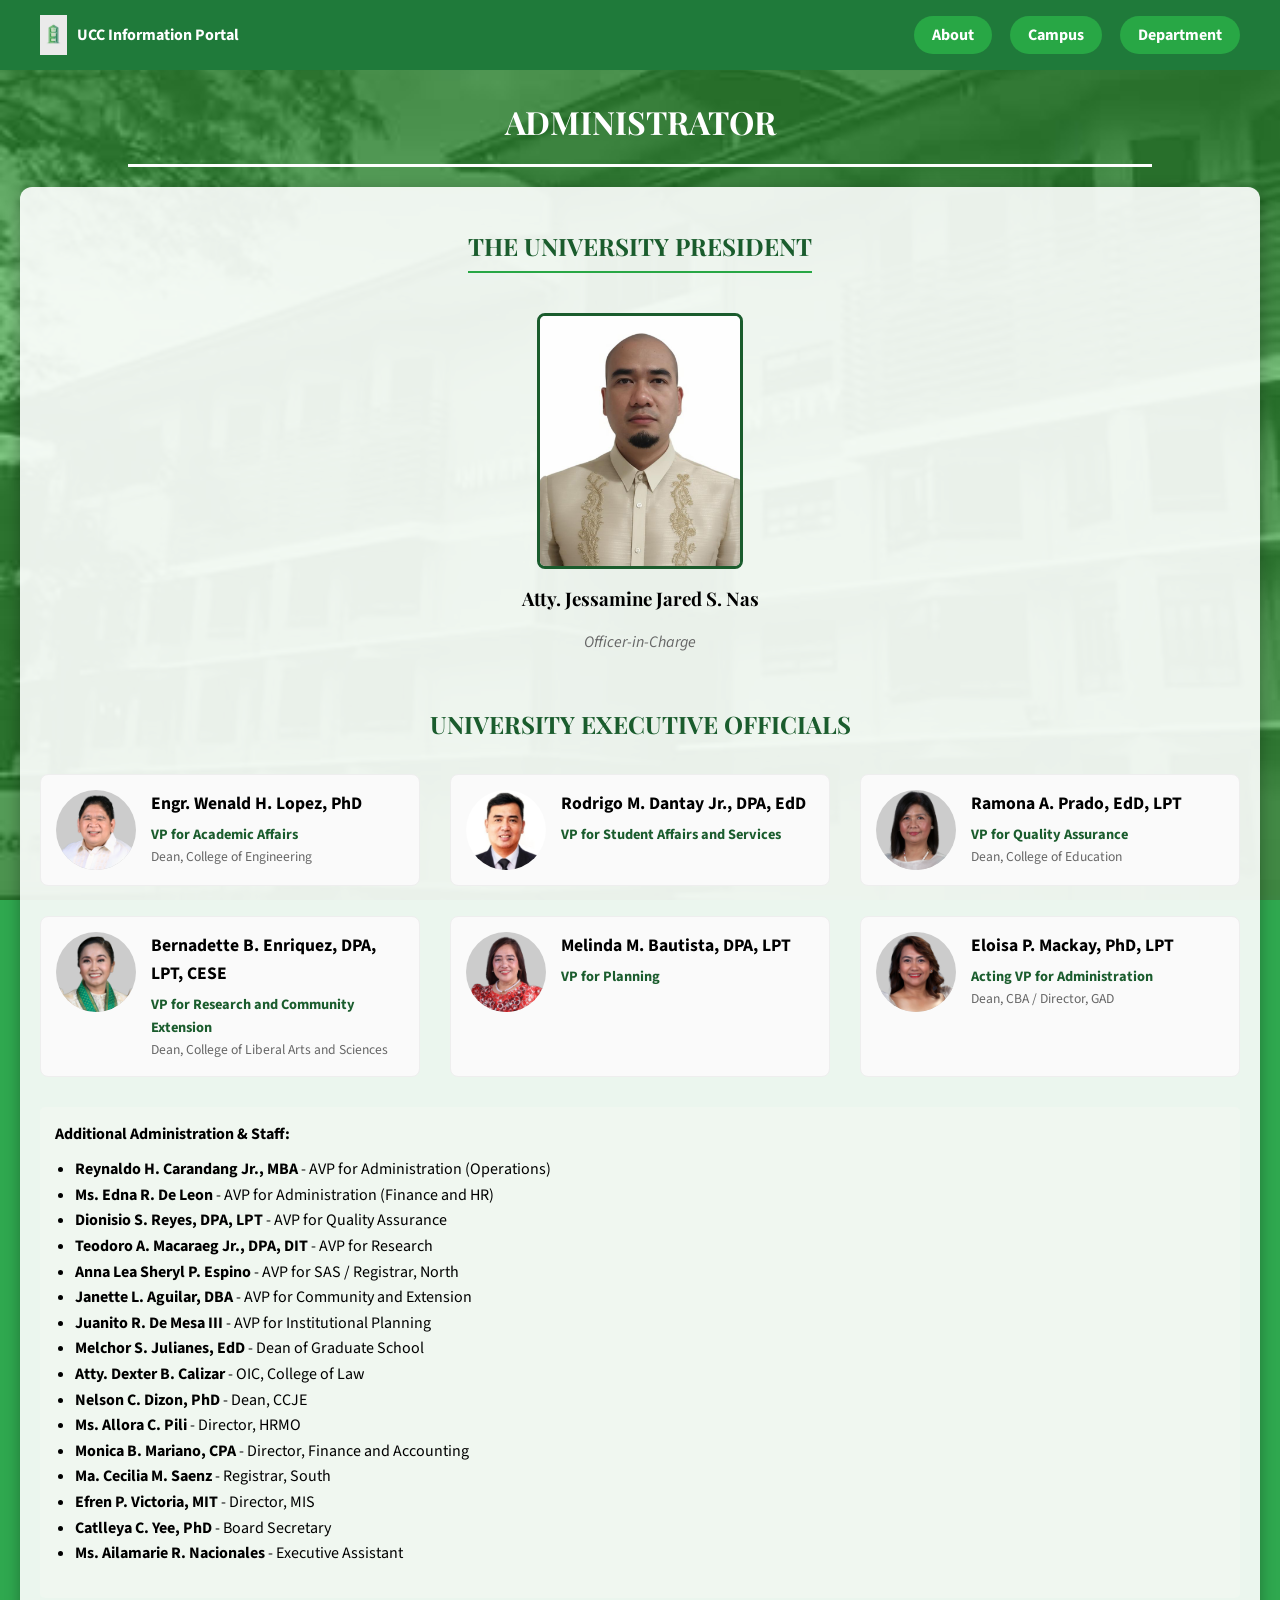
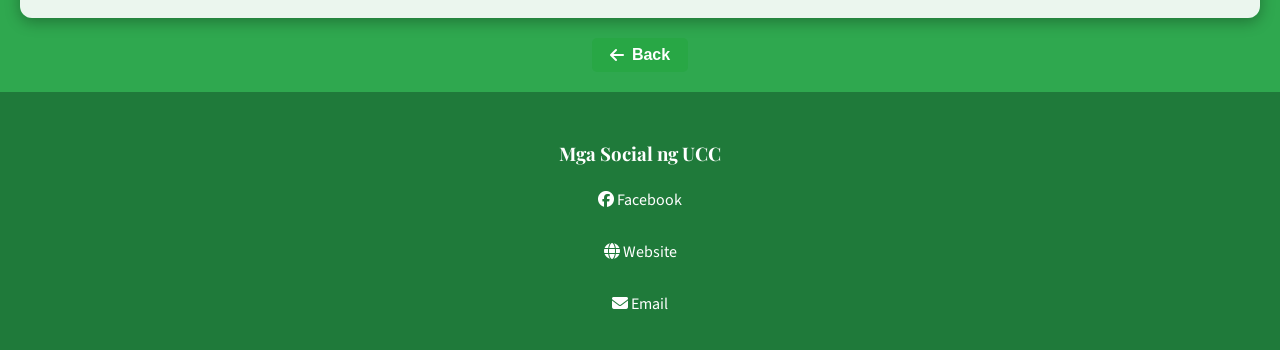
==== U4C websystem/admin.html @ ad22d7e9 "U4C to UCC Information Portal" ====
<!DOCTYPE html>
<html>
<head>
<title>ADMINISTRATOR</title>
<link rel="icon" type="image/png" href="pictures/logo.jpg">
<link rel="stylesheet" href="style.css">
<link rel="stylesheet" href="https://cdnjs.cloudflare.com/ajax/libs/font-awesome/6.5.0/css/all.min.css">
<link href="https://fonts.googleapis.com/css2?family=Playfair+Display:wght@400;700&family=Source+Sans+3:wght@400;600&display=swap" rel="stylesheet">
</head>

<body>

<header>
<div class="logo">
<img src="pictures/logo.jpg">
<span>UCC Information Portal</span>
</div>

<nav>
<a href="index.html">About</a>
<a href="campus.html">Campus</a>
<a href="department.html">Department</a>
</nav>
</header>

<h1 class="title">ADMINISTRATOR</h1>

<div class="line"></div>
  
<section class="updates" style="text-align: left; padding: 20px; line-height: 1.6;">
    
    <div style="text-align: center; margin-bottom: 50px;">
        <h2 style="color: #1a5c2d; border-bottom: 2px solid #28a745; display: inline-block; padding-bottom: 5px;">THE UNIVERSITY PRESIDENT</h2>
        <div style="margin-top: 20px;">
            <img src="pictures/president.jpg" alt="Atty. Jessamine Jared S. Nas" style="width: 200px; height: 250px; background-color: #ddd; object-fit: cover; border: 3px solid #1a5c2d; border-radius: 8px; display: block; margin: 0 auto;">
            <h3 style="margin: 15px 0 5px 0;">Atty. Jessamine Jared S. Nas</h3>
            <p style="color: #666; font-style: italic;">Officer-in-Charge</p>
        </div>
    </div>

    <h2 style="color: #1a5c2d; text-align: center; margin-bottom: 30px;">UNIVERSITY EXECUTIVE OFFICIALS</h2>

    <div style="display: grid; grid-template-columns: repeat(auto-fill, minmax(280px, 1fr)); gap: 30px;">
        
        <div class="official-card" style="border: 1px solid #eee; padding: 15px; border-radius: 8px; background: #fafafa; display: flex; align-items: flex-start; gap: 15px;">
            <img src="pictures/wenald_lopez.png" alt="Engr. Wenald H. Lopez" style="width: 80px; height: 80px; background-color: #ccc; border-radius: 50%; object-fit: cover; flex-shrink: 0;">
            <div>
                <h4 style="margin: 0; font-size: 1.1em;">Engr. Wenald H. Lopez, PhD</h4>
                <p style="margin: 5px 0 0 0; font-size: 0.9em; color: #1a5c2d; font-weight: bold;">VP for Academic Affairs</p>
                <p style="margin: 0; font-size: 0.85em; color: #666;">Dean, College of Engineering</p>
            </div>
        </div>

        <div class="official-card" style="border: 1px solid #eee; padding: 15px; border-radius: 8px; background: #fafafa; display: flex; align-items: flex-start; gap: 15px;">
            <img src="pictures/rodrigo_dantay.jpg" alt="Rodrigo M. Dantay Jr." style="width: 80px; height: 80px; background-color: #ccc; border-radius: 50%; object-fit: cover; flex-shrink: 0;">
            <div>
                <h4 style="margin: 0; font-size: 1.1em;">Rodrigo M. Dantay Jr., DPA, EdD</h4>
                <p style="margin: 5px 0 0 0; font-size: 0.9em; color: #1a5c2d; font-weight: bold;">VP for Student Affairs and Services</p>
            </div>
        </div>

        <div class="official-card" style="border: 1px solid #eee; padding: 15px; border-radius: 8px; background: #fafafa; display: flex; align-items: flex-start; gap: 15px;">
            <img src="pictures/ramona_prado.png" alt="Ramona A. Prado" style="width: 80px; height: 80px; background-color: #ccc; border-radius: 50%; object-fit: cover; flex-shrink: 0;">
            <div>
                <h4 style="margin: 0; font-size: 1.1em;">Ramona A. Prado, EdD, LPT</h4>
                <p style="margin: 5px 0 0 0; font-size: 0.9em; color: #1a5c2d; font-weight: bold;">VP for Quality Assurance</p>
                <p style="margin: 0; font-size: 0.85em; color: #666;">Dean, College of Education</p>
            </div>
        </div>

        <div class="official-card" style="border: 1px solid #eee; padding: 15px; border-radius: 8px; background: #fafafa; display: flex; align-items: flex-start; gap: 15px;">
            <img src="pictures/bernadette_enriquez.png" alt="Bernadette B. Enriquez" style="width: 80px; height: 80px; background-color: #ccc; border-radius: 50%; object-fit: cover; flex-shrink: 0;">
            <div>
                <h4 style="margin: 0; font-size: 1.1em;">Bernadette B. Enriquez, DPA, LPT, CESE</h4>
                <p style="margin: 5px 0 0 0; font-size: 0.9em; color: #1a5c2d; font-weight: bold;">VP for Research and Community Extension</p>
                <p style="margin: 0; font-size: 0.85em; color: #666;">Dean, College of Liberal Arts and Sciences</p>
            </div>
        </div>

        <div class="official-card" style="border: 1px solid #eee; padding: 15px; border-radius: 8px; background: #fafafa; display: flex; align-items: flex-start; gap: 15px;">
            <img src="pictures/melinda_bautista.png" alt="Melinda M. Bautista" style="width: 80px; height: 80px; background-color: #ccc; border-radius: 50%; object-fit: cover; flex-shrink: 0;">
            <div>
                <h4 style="margin: 0; font-size: 1.1em;">Melinda M. Bautista, DPA, LPT</h4>
                <p style="margin: 5px 0 0 0; font-size: 0.9em; color: #1a5c2d; font-weight: bold;">VP for Planning</p>
            </div>
        </div>

        <div class="official-card" style="border: 1px solid #eee; padding: 15px; border-radius: 8px; background: #fafafa; display: flex; align-items: flex-start; gap: 15px;">
            <img src="pictures/eloisa_mackay.png" alt="Eloisa P. Mackay" style="width: 80px; height: 80px; background-color: #ccc; border-radius: 50%; object-fit: cover; flex-shrink: 0;">
            <div>
                <h4 style="margin: 0; font-size: 1.1em;">Eloisa P. Mackay, PhD, LPT</h4>
                <p style="margin: 5px 0 0 0; font-size: 0.9em; color: #1a5c2d; font-weight: bold;">Acting VP for Administration</p>
                <p style="margin: 0; font-size: 0.85em; color: #666;">Dean, CBA / Director, GAD</p>
            </div>
        </div>

        <div style="grid-column: 1 / -1; background: #f0f7f0; padding: 15px; border-radius: 5px;">
            <p style="margin: 0; font-weight: bold;">Additional Administration & Staff:</p>
            <ul style="padding-left: 20px; margin-top: 10px;">
                <li><strong>Reynaldo H. Carandang Jr., MBA</strong> - AVP for Administration (Operations)</li>
                <li><strong>Ms. Edna R. De Leon</strong> - AVP for Administration (Finance and HR)</li>
                <li><strong>Dionisio S. Reyes, DPA, LPT</strong> - AVP for Quality Assurance</li>
                <li><strong>Teodoro A. Macaraeg Jr., DPA, DIT</strong> - AVP for Research</li>
                <li><strong>Anna Lea Sheryl P. Espino</strong> - AVP for SAS / Registrar, North</li>
                <li><strong>Janette L. Aguilar, DBA</strong> - AVP for Community and Extension</li>
                <li><strong>Juanito R. De Mesa III</strong> - AVP for Institutional Planning</li>
                <li><strong>Melchor S. Julianes, EdD</strong> - Dean of Graduate School</li>
                <li><strong>Atty. Dexter B. Calizar</strong> - OIC, College of Law</li>
                <li><strong>Nelson C. Dizon, PhD</strong> - Dean, CCJE</li>
                <li><strong>Ms. Allora C. Pili</strong> - Director, HRMO</li>
                <li><strong>Monica B. Mariano, CPA</strong> - Director, Finance and Accounting</li>
                <li><strong>Ma. Cecilia M. Saenz</strong> - Registrar, South</li>
                <li><strong>Efren P. Victoria, MIT</strong> - Director, MIS</li>
                <li><strong>Catlleya C. Yee, PhD</strong> - Board Secretary</li>
                <li><strong>Ms. Ailamarie R. Nacionales</strong> - Executive Assistant</li>
            </ul>
        </div>
    </div>
</section>

<div style="text-align: center; margin: 20px 0;">
  <a href="index.html" style="display: inline-flex; align-items: center; gap: 8px; text-decoration: none; color: #fff; background: #28a745; padding: 8px 18px; border-radius: 5px; font-family: sans-serif; font-weight: 600;">
    <i class="fas fa-arrow-left"></i> Back
  </a>
</div>

<footer>
<h3>Mga Social ng UCC</h3>
<div class="social-links">
<a href="#"><i class="fab fa-facebook"></i> Facebook</a>
<a href="#"><i class="fas fa-globe"></i> Website</a>
<a href="#"><i class="fas fa-envelope"></i> Email</a>
</div>
</footer>

</body>
</html>
---- U4C websystem/style.css ----
body{
margin:0;
font-family: 'Source Sans 3', sans-serif;
  
background-image:url(pictures/UccBack.jpg);
background-size:cover;
background-position:center;
background-repeat:no-repeat;
background-attachment:fixed;

/* fallback */
background-color: #2fa84f;
}

h1, h2, h3 {
  font-family: 'Playfair Display', serif;
}

/* HEADER */
header{
display:flex;
justify-content:space-between;
align-items:center;
padding:15px 40px;
background:#1f7a3a;
color:white;
}

.logo{
display:flex;
align-items:center;
gap:10px;
font-weight:bold;
}

.logo img{
height:40px;
}


/* NAVIGATION */
nav a{
text-decoration:none;
margin-left:15px;
background:#28a745;
padding:8px 18px;
border-radius:20px;
color:white;
font-weight:bold;
transition:0.3s;
}

nav a:hover{
background:#27ae60;
}


/* TITLE */
.title{
text-align:center;
margin-top:30px;
font-size:32px;
color:white;
}


/* LINE */
.line{
width:80%;
height:3px;
background:white;
margin:20px auto;
}


/* GLASS CONTAINER EFFECT */

.updates,
.department-container,
.campus-container{
background:rgba(255,255,255,0.9);
border-radius:12px;
margin:20px;
padding:20px;
box-shadow:0 4px 15px rgba(0,0,0,0.3);
}

.about{
  background: rgba(255, 255, 255, 0.15);
  backdrop-filter: blur(10px);
  -webkit-backdrop-filter: blur(10px);
  border: 1px solid rgba(255, 255, 255, 0.3);
  border-radius: 12px;
  margin: 20px;
  padding: 20px;
  box-shadow: 0 4px 15px rgba(0, 0, 0, 0.3);
  color: #fff;

}


/* ABOUT */
.about{
text-align:center;

}

.about-text{
width:70%;
margin:auto;
font-size:16px;
}


/* UPDATES */
.updates{
text-align:center;
}

.updates-grid{
width:90%;
margin:auto;
display:grid;
grid-template-columns:repeat(2,1fr);
gap:25px;
}

.update-box{
background:white;
border-radius:10px;
overflow:hidden;
text-decoration:none;
color:black;
box-shadow:0 3px 10px rgba(0,0,0,0.2);
transition:0.3s;
}

.update-box:hover{
transform:scale(1.03);
}

.update-box img{
width:100%;
height:150px;
object-fit:cover;
}

.update-box p{
padding:10px;
font-weight:bold;
}


/* FOOTER */
footer{
background:#1f7a3a;
text-align:center;
padding:30px;
color:white;
}

.social-links {
display:flex;
flex-direction:column;
gap: 20px;
}

.social-links a{
display:block;
text-decoration:none;
color:white;
margin:5px;
}


/* DEPARTMENT */
.dept-buttons{
display:flex;
justify-content:center;
gap:15px;
flex-wrap:wrap;
margin-bottom:30px;
}

.dept-button{
background:#2ecc71;
color:white;
padding:12px;
border-radius:8px;
text-decoration:none;
font-weight:bold;
}

.dept-button:hover{
background:#27ae60;
}

.dept-section{
display:none;
}

.dept-section:target{
display:block;
background:white;
border-radius:10px;
padding:20px;
width:70%;
margin:20px auto;
box-shadow:0 4px 10px rgba(0,0,0,0.2);
}

.back-button{
display:inline-block;
margin-top:20px;
background:#1f7a3a;
color:white;
padding:10px 15px;
border-radius:8px;
text-decoration:none;
}


/* CAMPUS */
.campus-container{
display:flex;
gap:24px;
align-items: flex-start;
}

.floor-menu{
flex: 0 0 200px;
display: flex;
flex-direction: column;
gap: 8px;   
}

.floor summary{
list-style:none;
cursor:pointer;
}

.floor summary::-webkit-details-marker{
display:none;
}

.floor-btn{
display:block;
padding: 11px 16px;
background:#2ecc71;
color:white;
font-weight: bold;
font-size: 14px;
border-radius:8px;
margin-bottom:8px;
font-weight:bold;
border: 2px solid transparent;
transition: 0.3s;
cursor: pointer;
}

.floor-btn:hover {
  background: #27ae60;
  border-color: #1f7a3a;
  color: #14582b;
  box-shadow: 0 0 0 3px rgba(31, 122, 58, 0.2);
}

.room-list{
margin-left:10px;
display:flex;
flex-direction:column;
gap:5px;
padding: 8px;
}

.room-link{
background:#a8e667;
padding:8px;
border-radius:6px;
text-decoration:none;
color:black;
font-weight:bold;
border: 2px solid transparent;
transition: 0.3s;
}

.room-link:hover {
  background: #e8f5ed;
  border-color: #2fa84f;
  color: #14582b;
  box-shadow: 0 0 0 3px rgba(47, 168, 79, 0.2);
}


/* RIGHT PANEL */
.campus-pic{
flex:3;
background:white;
border-radius:10px;
padding:20px;
min-height:400px;
text-align:center;
}


/* FLEXIBLE IMAGES */
.room-section{
display:none;
}

.room-section:target{
display:block;
}

.room-section img{
max-width:100%;
height:auto;
border-radius:10px;
margin-top:15px;
}

.programs{
display: flex;
flex-direction: column;
gap: 20px;
margin-top: 15px;
}

.program-card{
background: #ffffff;
padding: 18px;
border-radius: 10px;
box-shadow: 0 5px 10px rgba(0,0,0,0.10 );
border-left: 5px solid #1f7a3a;
}

.program-card h4{
margin-bottom: 8px;
color: solid black;
font-size: larger;
}

.program-card p{
line-height: 1.6;
}
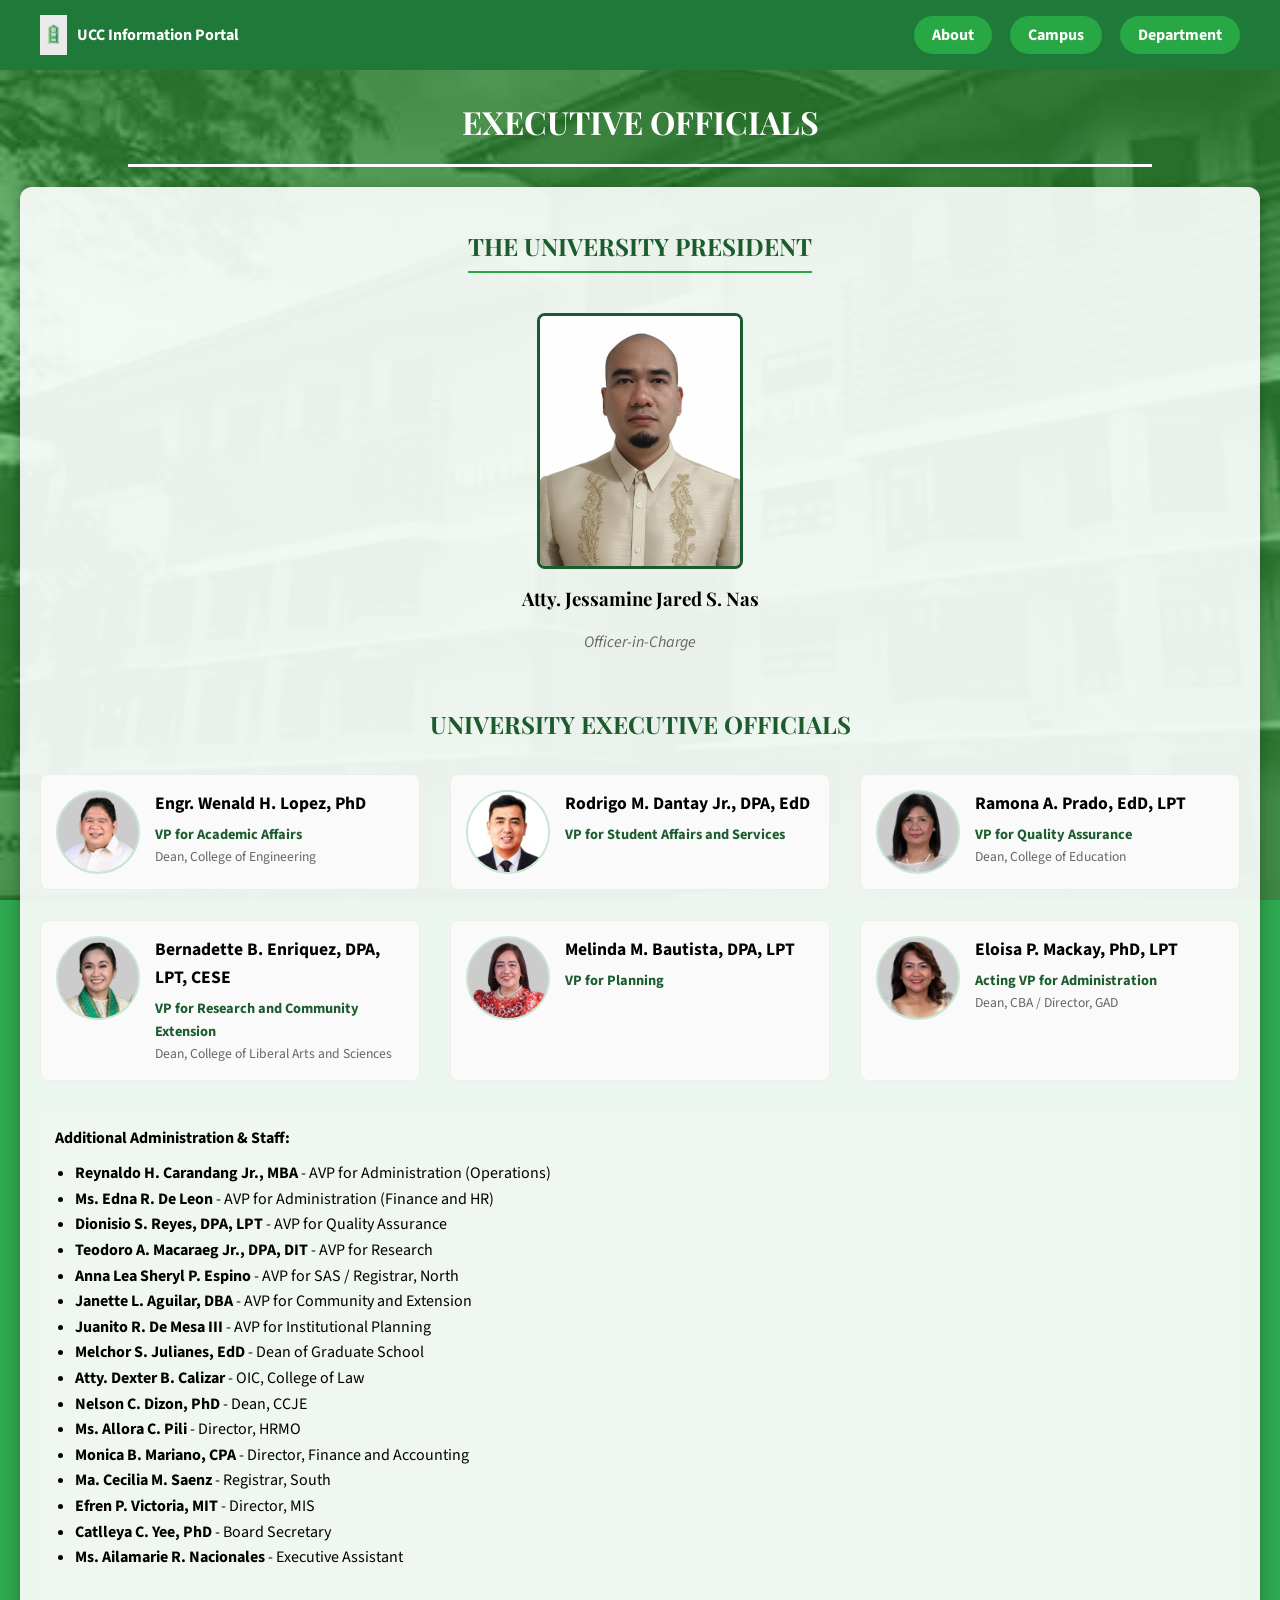
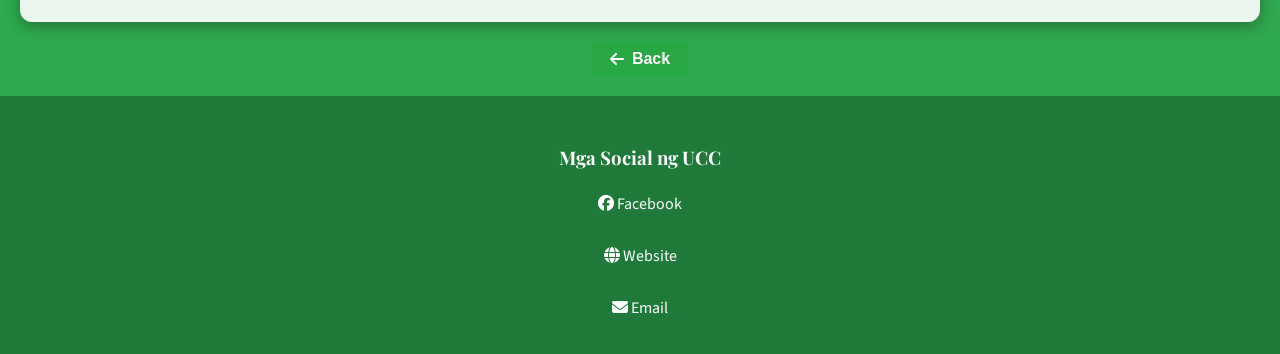
==== commit 3b39aa82: "duck" ====
--- a/U4C websystem/admin.html
+++ b/U4C websystem/admin.html
@@ -23,7 +23,7 @@
 </nav>
 </header>
 
-<h1 class="title">ADMINISTRATOR</h1>
+<h1 class="title">EXECUTIVE OFFICIALS</h1>
 
 <div class="line"></div>
   
--- a/U4C websystem/style.css
+++ b/U4C websystem/style.css
@@ -342,4 +342,444 @@
 
 .program-card p{
 line-height: 1.6;
-}+}
+ 
+.dept-wrapper {
+  display: flex;
+  gap: 0;
+  background: rgba(255,255,255,0.80);
+  border-radius: 14px;
+  margin: 20px;
+  box-shadow: 0 4px 20px rgba(0,0,0,1);
+  min-height: 520px;
+}
+
+.dept-tabs {
+  display: flex;
+  flex-direction: column;
+  width: 220px;
+  flex-shrink: 0;
+  background: #1a5c2d;
+}
+ 
+.dept-tab-link {
+  display: flex;
+  align-items: center;
+  gap: 12px;
+  padding: 22px 20px;
+  text-decoration: none;
+  color: rgba(255,255,255,0.75);
+  font-family: 'Source Sans 3', sans-serif;
+  font-weight: 600;
+  font-size: 15px;
+  border-left: 4px solid transparent;
+  transition: background 0.2s, color 0.2s, border-color 0.2s;
+}
+ 
+.dept-tab-link i {
+  width: 20px;
+  text-align: center;
+  font-size: 16px;
+}
+ 
+.dept-tab-link:hover {
+  background: rgba(255,255,255,0.1);
+  color: #fff;
+  border-left-color: #2ecc71;
+}
+
+.dept-tabs hr {
+  border: none;
+  border-top: 1px solid rgba(255,255,255,0.12);
+  margin: 0 16px;
+}
+
+.dept-content {
+  flex: 1;
+  padding: 30px 35px;
+  overflow-y: auto;
+}
+
+.dept-panel {
+  display: none;
+}
+
+.dept-panel#acad {
+  display: block;
+}
+ 
+.dept-panel:target {
+  display: block;
+}
+
+#admin:target ~ #acad,
+body:has(#admin:target) #acad {
+  display: none;
+}
+
+.panel-header {
+  display: flex;
+  align-items: center;
+  gap: 12px;
+  margin-bottom: 24px;
+  padding-bottom: 16px;
+  border-bottom: 2px solid #e8f5ec;
+}
+ 
+.panel-header i {
+  font-size: 22px;
+  color: #1a5c2d;
+  background: #e8f5ec;
+  width: 44px;
+  height: 44px;
+  border-radius: 10px;
+  display: flex;
+  align-items: center;
+  justify-content: center;
+}
+ 
+.panel-header h2 {
+  margin: 0;
+  font-family: 'Playfair Display', serif;
+  color: #1a5c2d;
+  font-size: 22px;
+}
+
+.programs {
+  display: flex;
+  flex-direction: column;
+  gap: 16px;
+}
+ 
+.program-card {
+  background: #fff;
+  padding: 20px 22px;
+  border-radius: 10px;
+  box-shadow: 0 2px 8px rgba(0,0,0,0.07);
+  border-left: 5px solid #1f7a3a;
+  transition: box-shadow 0.2s, transform 0.2s;
+}
+ 
+.program-card:hover {
+  box-shadow: 0 6px 18px rgba(0,0,0,0.12);
+  transform: translateY(-2px);
+}
+ 
+.program-card-header {
+  display: flex;
+  align-items: center;
+  gap: 10px;
+  margin-bottom: 10px;
+}
+ 
+.prog-badge {
+  background: #1a5c2d;
+  color: #fff;
+  font-size: 11px;
+  font-weight: 700;
+  padding: 3px 9px;
+  border-radius: 20px;
+  font-family: 'Source Sans 3', sans-serif;
+  white-space: nowrap;
+}
+ 
+.program-card h4 {
+  margin: 0;
+  font-size: 15px;
+  color: #1a1a1a;
+  font-family: 'Source Sans 3', sans-serif;
+  font-weight: 700;
+}
+ 
+.program-card p {
+  margin: 0;
+  line-height: 1.65;
+  color: #444;
+  font-size: 14px;
+}
+
+.admin-president {
+  text-align: center;
+  padding: 20px;
+  background: linear-gradient(135deg, #e8f5ec, #f0faf3);
+  border-radius: 12px;
+  margin-bottom: 28px;
+  border: 1px solid #c8e6d0;
+}
+ 
+.admin-president img {
+  width: 110px;
+  height: 140px;
+  object-fit: cover;
+  border-radius: 10px;
+  border: 3px solid #1a5c2d;
+  margin-bottom: 12px;
+}
+ 
+.admin-president h3 {
+  margin: 0 0 4px 0;
+  color: #1a1a1a;
+  font-size: 17px;
+  font-family: 'Playfair Display', serif;
+}
+ 
+.admin-president p {
+  margin: 0;
+  color: #1a5c2d;
+  font-weight: 600;
+  font-size: 13px;
+}
+ 
+.admin-section-title {
+  font-family: 'Source Sans 3', sans-serif;
+  font-size: 13px;
+  font-weight: 700;
+  color: #888;
+  text-transform: uppercase;
+  letter-spacing: 1px;
+  margin: 0 0 14px 0;
+}
+ 
+.officials-grid {
+  display: grid;
+  grid-template-columns: repeat(auto-fill, minmax(260px, 1fr));
+  gap: 14px;
+  margin-bottom: 24px;
+}
+ 
+.official-card {
+  display: flex;
+  align-items: center;
+  gap: 12px;
+  background: #fff;
+  border: 1px solid #e8e8e8;
+  border-radius: 10px;
+  padding: 14px;
+  transition: box-shadow 0.2s;
+}
+ 
+.official-card:hover {
+  box-shadow: 0 4px 12px rgba(0,0,0,0.09);
+}
+ 
+.official-card img {
+  width: 54px;
+  height: 54px;
+  object-fit: cover;
+  border-radius: 50%;
+  border: 2px solid #c8e6d0;
+  flex-shrink: 0;
+}
+ 
+.official-card .official-info h4 {
+  margin: 0 0 3px 0;
+  font-size: 13.5px;
+  font-family: 'Source Sans 3', sans-serif;
+  font-weight: 700;
+  color: #1a1a1a;
+  line-height: 1.3;
+}
+ 
+.official-card .official-info .role {
+  font-size: 12px;
+  color: #1a5c2d;
+  font-weight: 600;
+  margin: 0 0 2px 0;
+}
+ 
+.official-card .official-info .subrole {
+  font-size: 11.5px;
+  color: #888;
+  margin: 0;
+}
+ 
+
+
+.college-buttons {
+  display: flex;
+  gap: 14px;
+  margin-bottom: 10px;
+  flex-wrap: wrap;
+}
+ 
+.college-btn {
+  flex: 1;
+  min-width: 200px;
+  display: flex;
+  align-items: center;
+  justify-content: center;
+  gap: 10px;
+  padding: 18px 20px;
+  background: #f0faf3;
+  border: 2px solid #c8e6d0;
+  border-radius: 12px;
+  text-decoration: none;
+  color: #1a5c2d;
+  font-family: 'Source Sans 3', sans-serif;
+  font-weight: 700;
+  font-size: 14px;
+  text-align: center;
+  transition: background 0.2s, border-color 0.2s, transform 0.2s, box-shadow 0.2s;
+}
+ 
+.college-btn i {
+  font-size: 18px;
+}
+ 
+.college-btn:hover {
+  background: #1a5c2d;
+  color: #fff;
+  border-color: #1a5c2d;
+  transform: translateY(-2px);
+  box-shadow: 0 6px 16px rgba(26,92,45,0.2);
+}
+
+.college-panel {
+  display: none;
+}
+ 
+.college-panel:target {
+  display: block;
+}
+
+.college-panel:target ~ .college-buttons,
+#clas:target ~ .college-buttons,
+#ced:target ~ .college-buttons {
+  display: none;
+}
+
+.college-dean-bar {
+  display: flex;
+  align-items: center;
+  gap: 16px;
+  background: linear-gradient(135deg, #1a5c2d, #2ecc71);
+  border-radius: 12px;
+  padding: 16px 20px;
+  margin-bottom: 22px;
+  color: #fff;
+}
+ 
+.college-dean-bar img {
+  width: 64px;
+  height: 64px;
+  object-fit: cover;
+  border-radius: 50%;
+  border: 3px solid rgba(255,255,255,0.5);
+  flex-shrink: 0;
+}
+ 
+.dean-label {
+  margin: 0 0 2px 0;
+  font-size: 11px;
+  font-weight: 700;
+  text-transform: uppercase;
+  letter-spacing: 1px;
+  opacity: 0.8;
+}
+ 
+.dean-name {
+  margin: 0 0 2px 0;
+  font-size: 15px;
+  font-weight: 700;
+  font-family: 'Source Sans 3', sans-serif;
+}
+ 
+.dean-college {
+  margin: 0;
+  font-size: 12px;
+  opacity: 0.85;
+}
+
+.back-to-colleges {
+  display: inline-flex;
+  align-items: center;
+  gap: 7px;
+  margin-top: 20px;
+  padding: 9px 18px;
+  background: #1a5c2d;
+  color: #fff;
+  border-radius: 8px;
+  text-decoration: none;
+  font-size: 13px;
+  font-weight: 600;
+  font-family: 'Source Sans 3', sans-serif;
+  transition: background 0.2s;
+}
+ 
+.back-to-colleges:hover {
+  background: #2ecc71;
+  color: #fff;
+}
+
+.campus-info-grid {
+  display: flex;
+  gap: 16px;
+  flex-wrap: wrap;
+  margin-bottom: 22px;
+}
+ 
+.campus-info-item {
+  display: flex;
+  align-items: flex-start;
+  gap: 12px;
+  flex: 1;
+  min-width: 180px;
+  background: #f9fafb;
+  border: 1px solid #e8e8e8;
+  border-radius: 10px;
+  padding: 14px 16px;
+}
+ 
+.campus-info-item i {
+  font-size: 18px;
+  margin-top: 2px;
+  flex-shrink: 0;
+}
+ 
+.info-label {
+  margin: 0 0 3px 0;
+  font-size: 11px;
+  font-weight: 700;
+  text-transform: uppercase;
+  letter-spacing: 1px;
+  color: #888;
+}
+ 
+.info-value {
+  margin: 0;
+  font-size: 14px;
+  color: #1a1a1a;
+  font-weight: 600;
+  line-height: 1.4;
+}
+ 
+.map-wrapper {
+  border-radius: 10px;
+  overflow: hidden;
+  box-shadow: 0 4px 14px rgba(0,0,0,0.12);
+}
+
+.program-card h4 {
+  font-size: 20px;
+}
+
+.program-card p {
+  font-size: 18px;
+}
+
+.prog-badge {
+  font-size: 18px;
+}
+
+.dean-name {
+  font-size: 18px;
+}
+
+.dean-label {
+  font-size: 18px;
+}
+
+.dean-college {
+  font-size: 15px;
+}
+
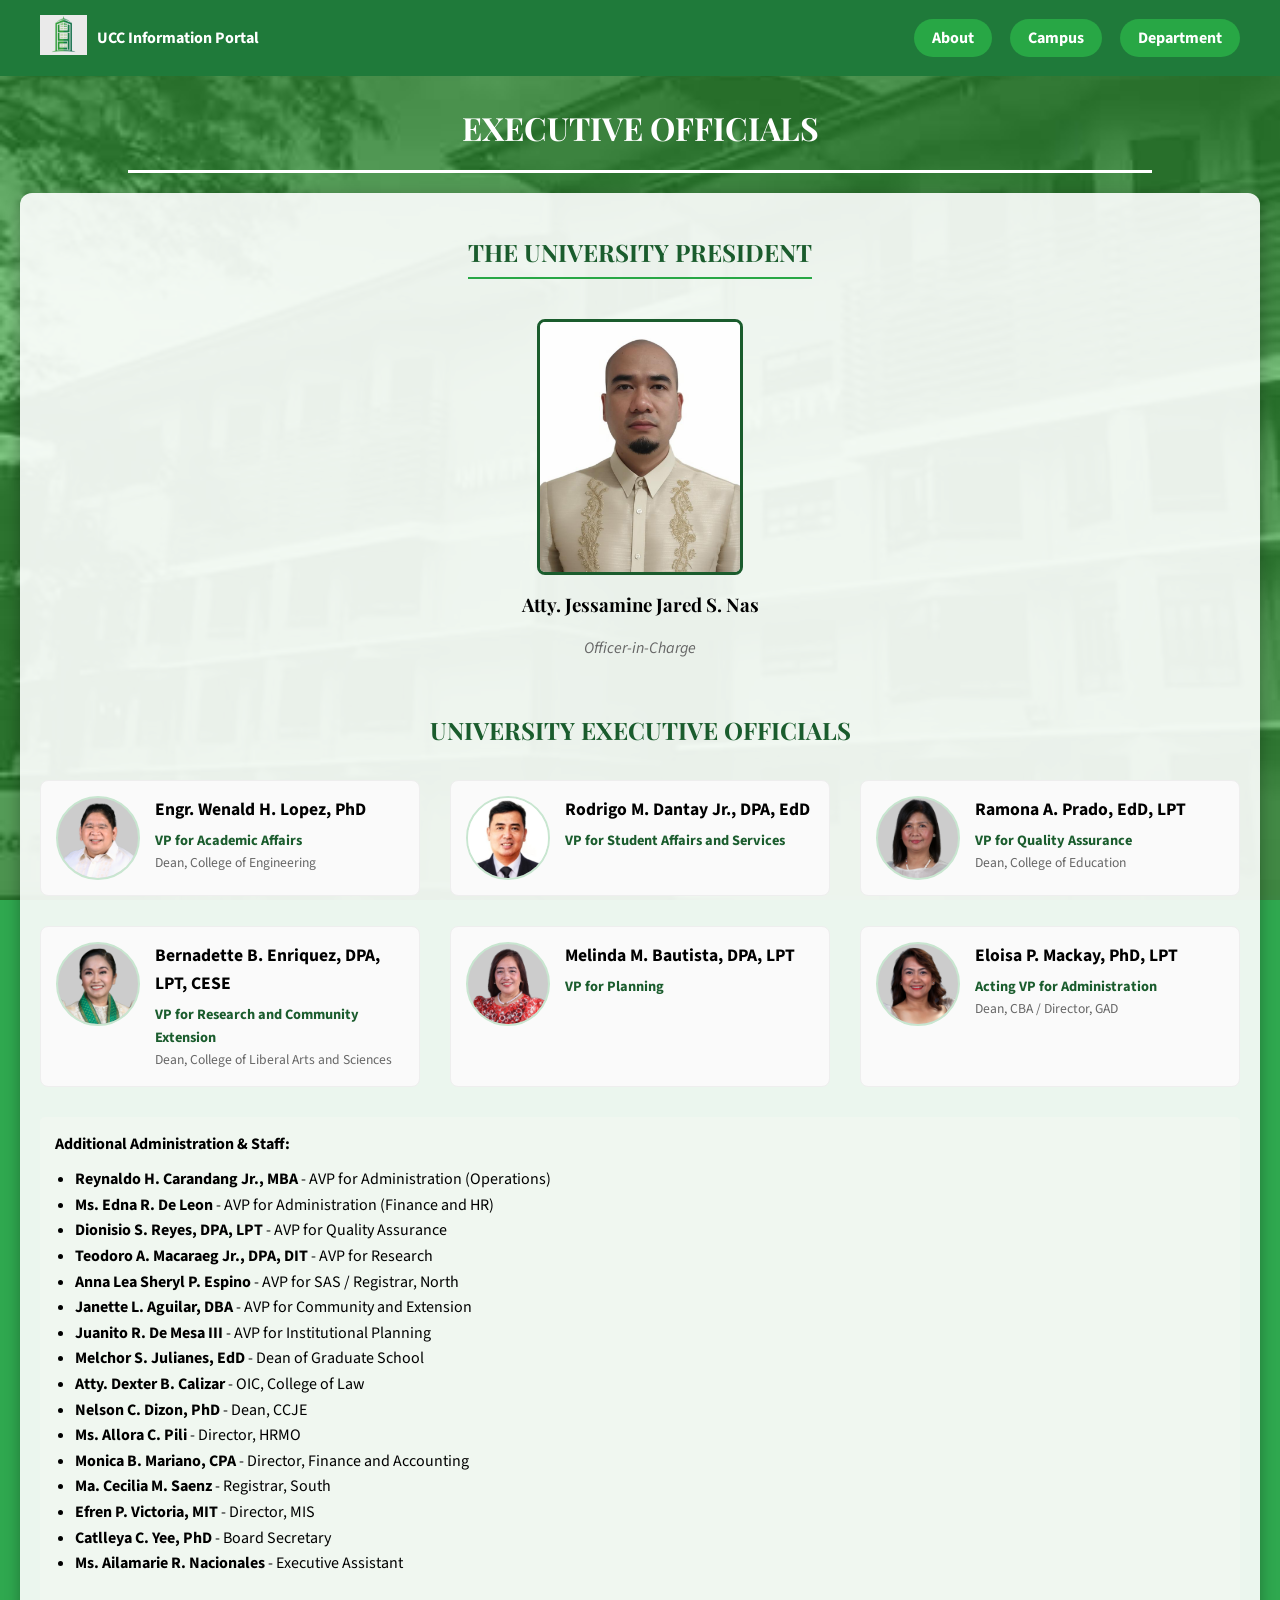
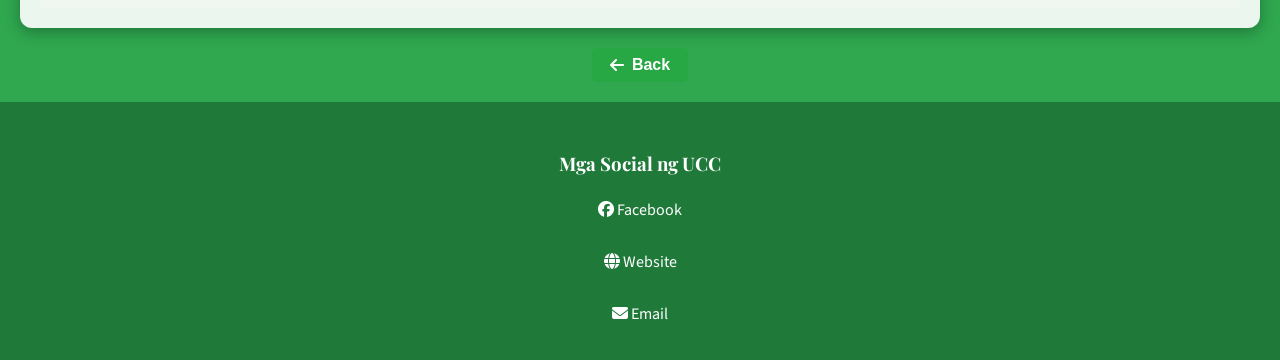
==== commit 85cdd424: "logoclickableeeeeeessa" ====
--- a/U4C websystem/admin.html
+++ b/U4C websystem/admin.html
@@ -12,7 +12,9 @@
 
 <header>
 <div class="logo">
-<img src="pictures/logo.jpg">
+  <a href="index.html"> 
+<img src="pictures/logo.jpg" alt="UCC Logo" onerror="this.src='placeholder.jpg'">
+</a>
 <span>UCC Information Portal</span>
 </div>
 
--- a/U4C websystem/style.css
+++ b/U4C websystem/style.css
@@ -76,8 +76,7 @@
 /* GLASS CONTAINER EFFECT */
 
 .updates,
-.department-container,
-.campus-container{
+.department-container{
 background:rgba(255,255,255,0.9);
 border-radius:12px;
 margin:20px;
@@ -223,15 +222,22 @@
 /* CAMPUS */
 .campus-container{
 display:flex;
-gap:24px;
-align-items: flex-start;
+gap:0;
+align-items: stretch;
+min-height: 520px;
+margin: 20px;
 }
 
 .floor-menu{
-flex: 0 0 200px;
+
+width: 220px;
 display: flex;
 flex-direction: column;
-gap: 8px;   
+gap: 8px;
+background: #1a5c2d;
+border-radius: 14px 0 0 14px;
+padding: 16px 0;
+box-shadow: 0 4px 20px rgba(0,0,0,1);
 }
 
 .floor summary{
@@ -246,23 +252,21 @@
 .floor-btn{
 display:block;
 padding: 11px 16px;
-background:#2ecc71;
-color:white;
+background: transparent;
+color: rgba(255,255,255,0.8);
 font-weight: bold;
 font-size: 14px;
-border-radius:8px;
-margin-bottom:8px;
-font-weight:bold;
-border: 2px solid transparent;
-transition: 0.3s;
+border-radius: 0;
+margin-bottom: 0;
+border-left: 4px solid transparent;
+transition: 0.2s;
 cursor: pointer;
 }
 
 .floor-btn:hover {
-  background: #27ae60;
-  border-color: #1f7a3a;
-  color: #14582b;
-  box-shadow: 0 0 0 3px rgba(31, 122, 58, 0.2);
+  background: rgba(255,255,255,0.1);
+  border-left-color: #2ecc71;
+  color: #fff;
 }
 
 .room-list{
@@ -274,32 +278,33 @@
 }
 
 .room-link{
-background:#a8e667;
-padding:8px;
-border-radius:6px;
-text-decoration:none;
-color:black;
-font-weight:bold;
-border: 2px solid transparent;
-transition: 0.3s;
+background: transparent;
+padding: 8px 16px 8px 20px;
+border-radius: 0;
+text-decoration: none;
+color: rgba(255,255,255,0.7);
+font-weight: 600;
+font-size: 13px;
+border-left: 4px solid transparent;
+transition: 0.2s;
+display: block;
 }
 
 .room-link:hover {
-  background: #e8f5ed;
-  border-color: #2fa84f;
-  color: #14582b;
-  box-shadow: 0 0 0 3px rgba(47, 168, 79, 0.2);
+  background: rgba(255,255,255,0.1);
+  border-left-color: #2ecc71;
+  color: #fff;
 }
 
 
 /* RIGHT PANEL */
 .campus-pic{
 flex:3;
-background:white;
-border-radius:10px;
-padding:20px;
+background: rgba(255,255,255,0.80);
+padding: 30px 35px;
 min-height:400px;
 text-align:center;
+box-shadow: 0 4px 10px rgba(0,0,0,1);
 }
 
 
@@ -756,7 +761,7 @@
 .map-wrapper {
   border-radius: 10px;
   overflow: hidden;
-  box-shadow: 0 4px 14px rgba(0,0,0,0.12);
+  box-shadow: 0 4px 14px rgba(0,0,0,0.4);
 }
 
 .program-card h4 {
@@ -781,5 +786,4 @@
 
 .dean-college {
   font-size: 15px;
-}
-
+}
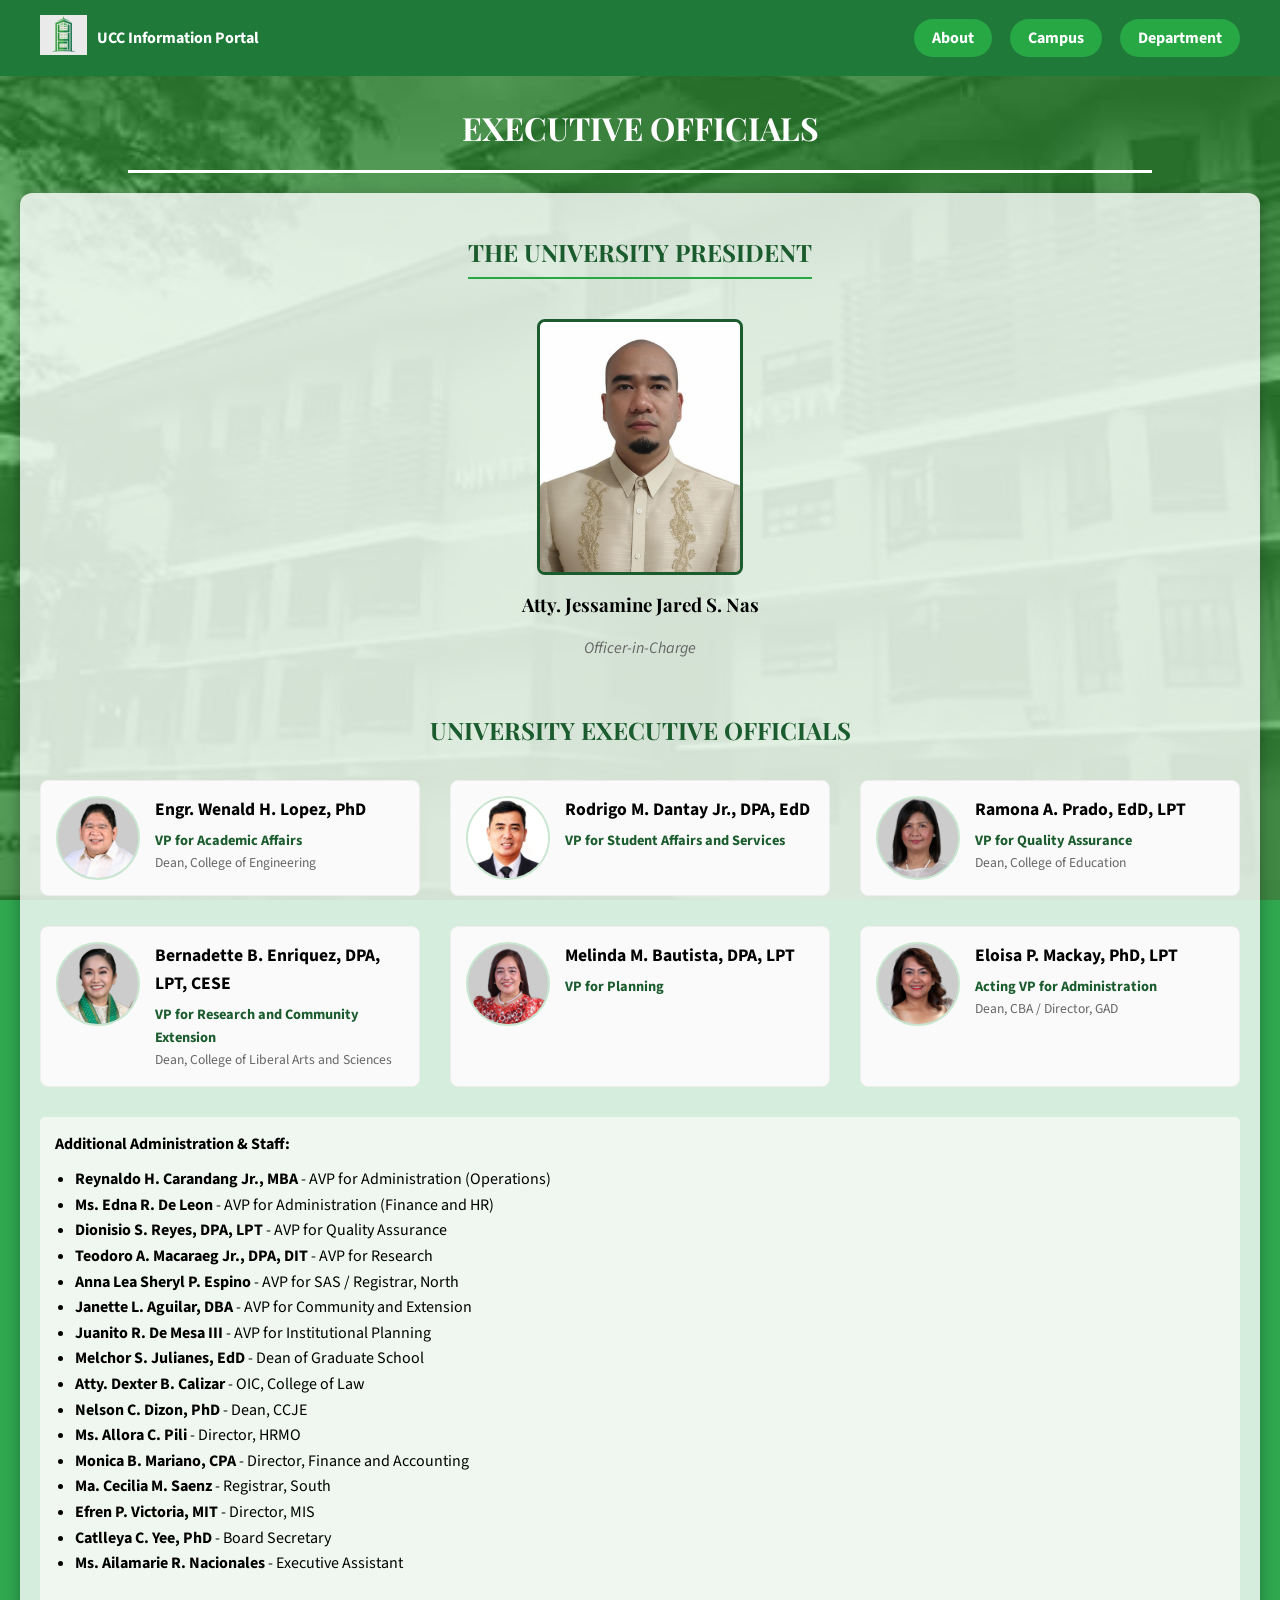
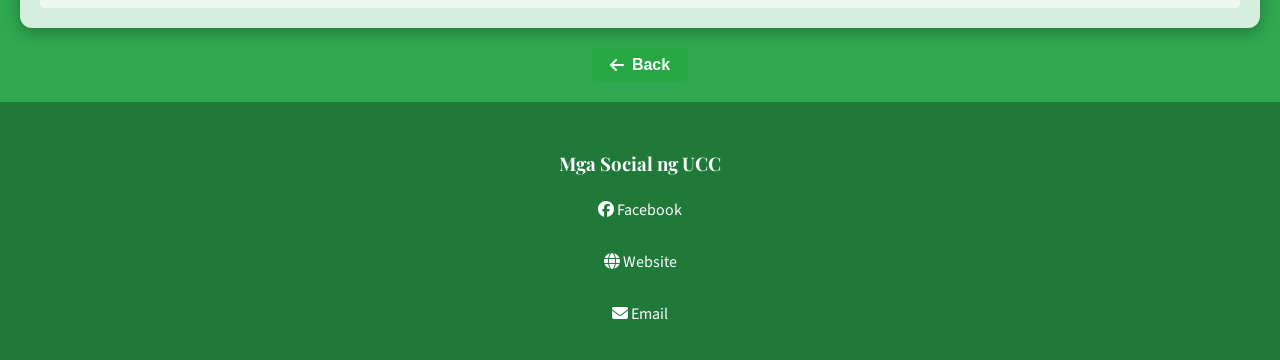
==== commit 5617029f: "patch" ====
--- a/U4C websystem/admin.html
+++ b/U4C websystem/admin.html
@@ -1,6 +1,7 @@
 <!DOCTYPE html>
 <html>
 <head>
+<meta name="viewport" content="width=device-width, initial-scale=1.0">
 <title>ADMINISTRATOR</title>
 <link rel="icon" type="image/png" href="pictures/logo.jpg">
 <link rel="stylesheet" href="style.css">
--- a/U4C websystem/style.css
+++ b/U4C websystem/style.css
@@ -77,7 +77,7 @@
 
 .updates,
 .department-container{
-background:rgba(255,255,255,0.9);
+background:rgba(255,255,255,0.80);
 border-radius:12px;
 margin:20px;
 padding:20px;
@@ -140,14 +140,12 @@
 
 .update-box img{
 width:100%;
-height:150px;
+height:250px;
 object-fit:cover;
-}
-
-.update-box p{
-padding:10px;
-font-weight:bold;
-}
+display: block;
+}
+
+
 
 
 /* FOOTER */
@@ -228,6 +226,30 @@
 margin: 20px;
 }
 
+.room-section {
+  max-width: 800px;
+  background: #fff;
+  border: 1px solid #e0e0e0;
+  border-radius: 10px;
+  padding: 16px;
+  margin: 0 auto 24px;
+}
+
+.room-section h3 {
+  margin: 0 0 12px 0;
+  font-size: 18px;
+}
+
+.room-section img {
+  width: 100%;
+  /* max-width: 100%; */
+  height: 600px;
+  object-fit: cover;
+  object-position: center;
+  display: block;
+  border-radius: 8px;
+}
+
 .floor-menu{
 
 width: 220px;
@@ -255,7 +277,7 @@
 background: transparent;
 color: rgba(255,255,255,0.8);
 font-weight: bold;
-font-size: 14px;
+font-size: 16px;
 border-radius: 0;
 margin-bottom: 0;
 border-left: 4px solid transparent;
@@ -284,7 +306,7 @@
 text-decoration: none;
 color: rgba(255,255,255,0.7);
 font-weight: 600;
-font-size: 13px;
+font-size: 14px;
 border-left: 4px solid transparent;
 transition: 0.2s;
 display: block;
@@ -317,12 +339,12 @@
 display:block;
 }
 
-.room-section img{
+/* .room-section img{
 max-width:100%;
 height:auto;
 border-radius:10px;
 margin-top:15px;
-}
+} */
 
 .programs{
 display: flex;
@@ -786,4 +808,64 @@
 
 .dean-college {
   font-size: 15px;
+}
+
+.lineSeparator {
+  text-align: left;
+  color: rgba(255,255,255,0.45);
+  font-size: 15px;
+  font-weight: 700;
+  padding: 10px 16px 6px;
+  letter-spacing: 1px;
+}
+
+@media (max-width: 768px) {
+
+  header {
+    padding: 10px 16px;
+    flex-wrap: wrap;
+    gap: 8px;
+  }
+
+  nav a {
+    padding: 6px 12px;
+    font-size: 13px;
+    margin-left: 6px;
+  }
+
+  .updates-grid {
+    grid-template-columns: 1fr;
+  }
+
+  .campus-container {
+    flex-direction: column;
+    margin: 10px;
+  }
+
+  .floor-menu {
+    width: 100%;
+    border-radius: 10px 10px 0 0;
+  }
+
+  .campus-pic {
+    padding: 16px;
+  }
+
+  .room-section img {
+    height: 220px;
+  }
+
+  .dept-wrapper {
+    flex-direction: column;
+    margin: 10px;
+  }
+
+  .dept-tabs {
+    width: 100%;
+  }
+
+  .about-text {
+    width: 95%;
+  }
+
 }
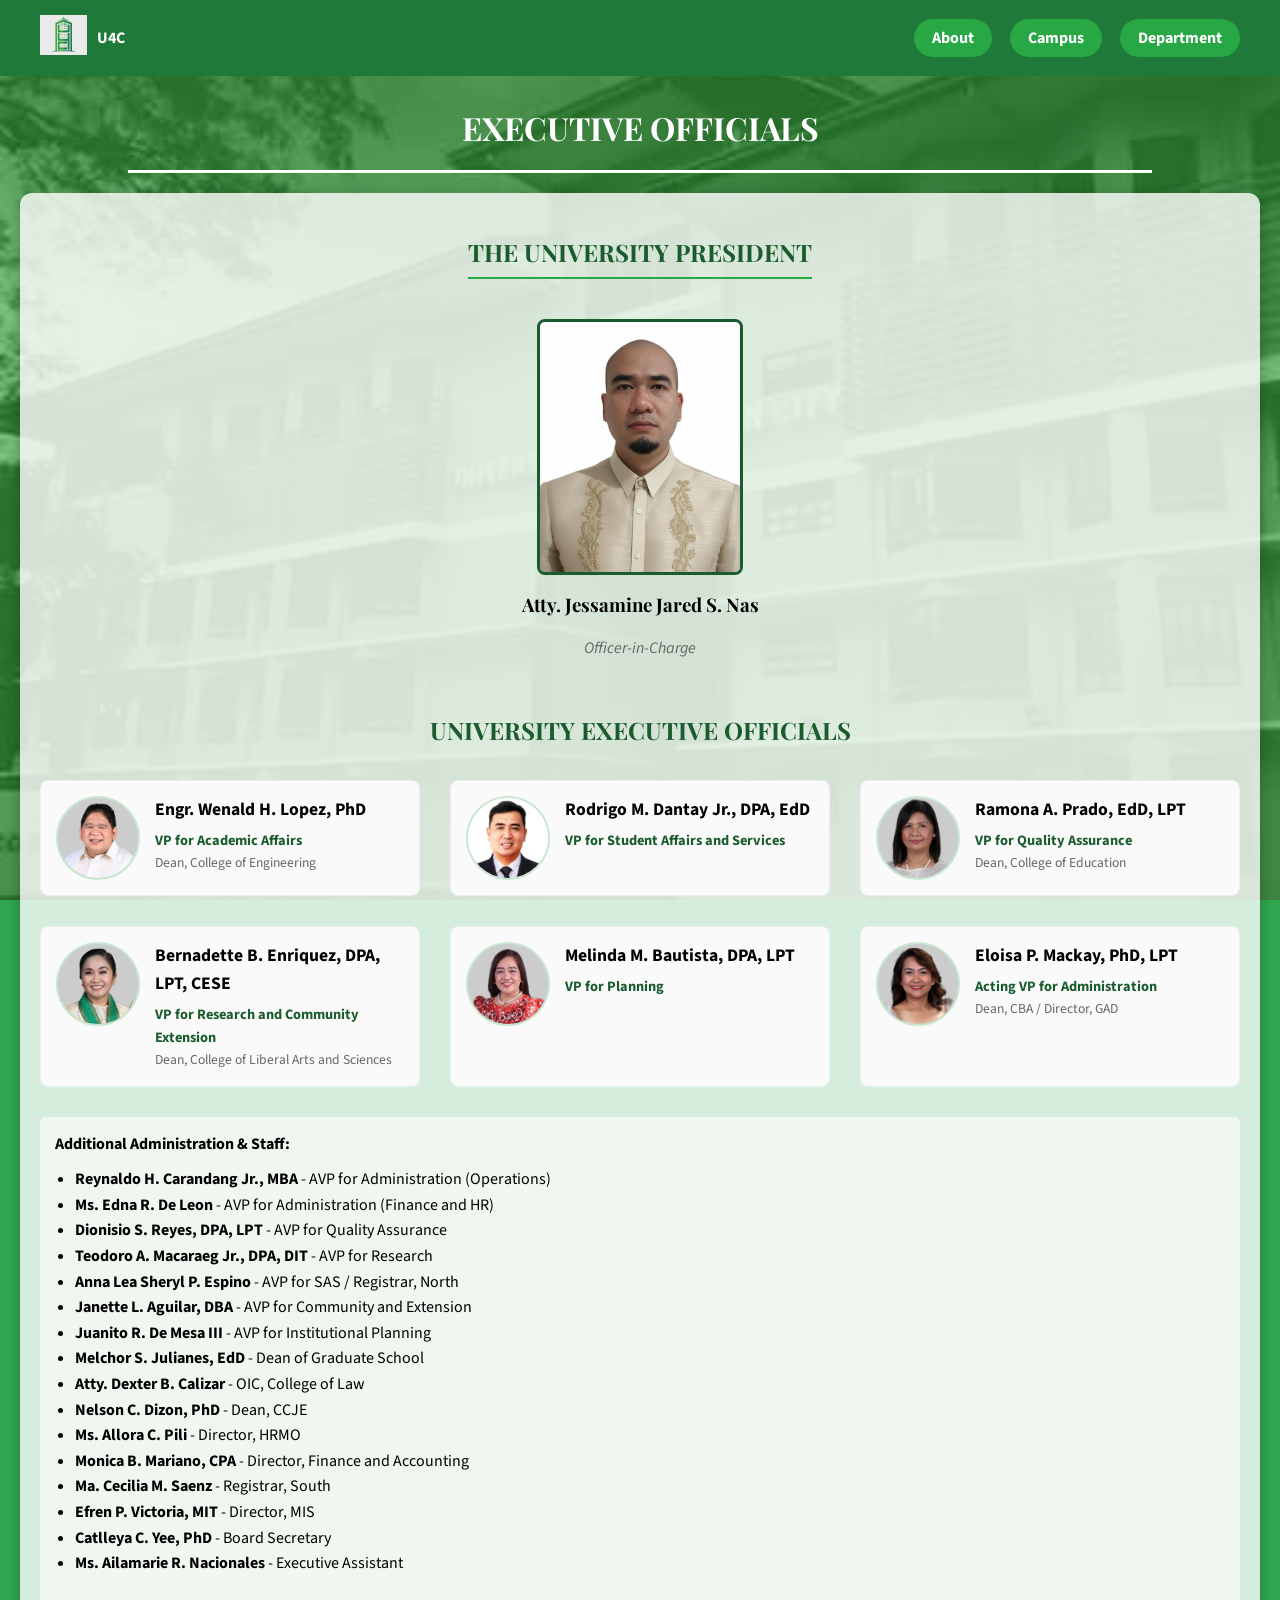
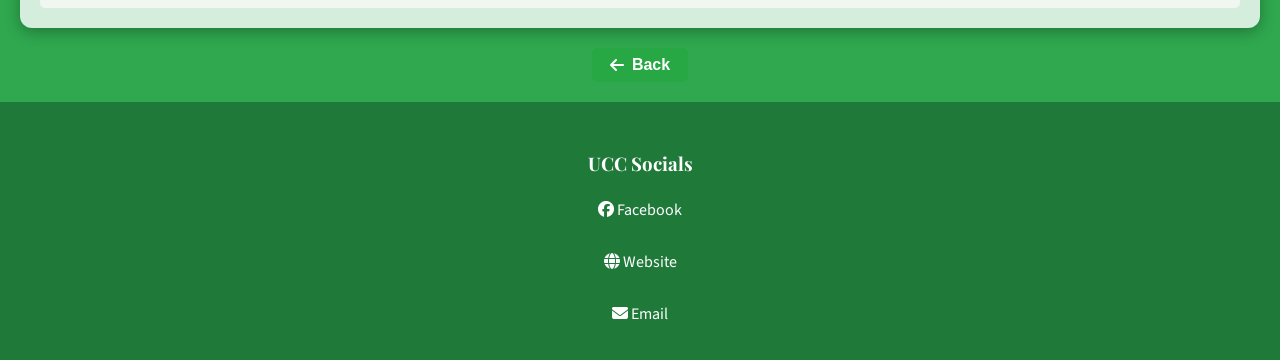
==== commit 0e44072d: "up" ====
--- a/U4C websystem/admin.html
+++ b/U4C websystem/admin.html
@@ -16,7 +16,7 @@
   <a href="index.html"> 
 <img src="pictures/logo.jpg" alt="UCC Logo" onerror="this.src='placeholder.jpg'">
 </a>
-<span>UCC Information Portal</span>
+<span>U4C</span>
 </div>
 
 <nav>
@@ -128,7 +128,7 @@
 </div>
 
 <footer>
-<h3>Mga Social ng UCC</h3>
+<h3>UCC Socials</h3>
 <div class="social-links">
 <a href="#"><i class="fab fa-facebook"></i> Facebook</a>
 <a href="#"><i class="fas fa-globe"></i> Website</a>
--- a/U4C websystem/style.css
+++ b/U4C websystem/style.css
@@ -1,21 +1,18 @@
 body{
 margin:0;
 font-family: 'Source Sans 3', sans-serif;
-  
 background-image:url(pictures/UccBack.jpg);
 background-size:cover;
 background-position:center;
 background-repeat:no-repeat;
 background-attachment:fixed;
-
-/* fallback */
 background-color: #2fa84f;
 }
-
+ 
 h1, h2, h3 {
   font-family: 'Playfair Display', serif;
 }
-
+ 
 /* HEADER */
 header{
 display:flex;
@@ -25,19 +22,19 @@
 background:#1f7a3a;
 color:white;
 }
-
+ 
 .logo{
 display:flex;
 align-items:center;
 gap:10px;
 font-weight:bold;
 }
-
+ 
 .logo img{
 height:40px;
 }
-
-
+ 
+ 
 /* NAVIGATION */
 nav a{
 text-decoration:none;
@@ -49,12 +46,12 @@
 font-weight:bold;
 transition:0.3s;
 }
-
+ 
 nav a:hover{
 background:#27ae60;
 }
-
-
+ 
+ 
 /* TITLE */
 .title{
 text-align:center;
@@ -62,8 +59,8 @@
 font-size:32px;
 color:white;
 }
-
-
+ 
+ 
 /* LINE */
 .line{
 width:80%;
@@ -71,19 +68,28 @@
 background:white;
 margin:20px auto;
 }
+ 
+ 
+/* glass container */
 
+.department-container {
+  background: rgba(255, 255, 255, 0.15);
+  backdrop-filter: blur(10px);
+  border-radius: 12px;
+  margin: 20px;
+  padding: 20px;
+  box-shadow: 0 4px 15px rgba(0, 0, 0, 0.3);
+}
 
-/* GLASS CONTAINER EFFECT */
-
-.updates,
-.department-container{
-background:rgba(255,255,255,0.80);
-border-radius:12px;
-margin:20px;
-padding:20px;
-box-shadow:0 4px 15px rgba(0,0,0,0.3);
-}
-
+.updates {
+background: rgba(255,255,255,0.80);
+  backdrop-filter: none; 
+  border-radius: 12px;
+  margin: 20px;
+  padding: 20px;
+  box-shadow: 0 4px 15px rgba(0, 0, 0, 0.3);
+}
+ 
 .about{
   background: rgba(255, 255, 255, 0.15);
   backdrop-filter: blur(10px);
@@ -94,28 +100,28 @@
   padding: 20px;
   box-shadow: 0 4px 15px rgba(0, 0, 0, 0.3);
   color: #fff;
-
-}
-
-
+ 
+}
+ 
+ 
 /* ABOUT */
 .about{
 text-align:center;
-
-}
-
+ 
+}
+ 
 .about-text{
 width:70%;
 margin:auto;
 font-size:16px;
 }
-
-
+ 
+ 
 /* UPDATES */
 .updates{
 text-align:center;
 }
-
+ 
 .updates-grid{
 width:90%;
 margin:auto;
@@ -123,7 +129,7 @@
 grid-template-columns:repeat(2,1fr);
 gap:25px;
 }
-
+ 
 .update-box{
 background:white;
 border-radius:10px;
@@ -133,21 +139,21 @@
 box-shadow:0 3px 10px rgba(0,0,0,0.2);
 transition:0.3s;
 }
-
+ 
 .update-box:hover{
 transform:scale(1.03);
 }
-
+ 
 .update-box img{
 width:100%;
 height:250px;
 object-fit:cover;
 display: block;
 }
-
-
-
-
+ 
+ 
+ 
+ 
 /* FOOTER */
 footer{
 background:#1f7a3a;
@@ -155,21 +161,21 @@
 padding:30px;
 color:white;
 }
-
+ 
 .social-links {
 display:flex;
 flex-direction:column;
 gap: 20px;
 }
-
+ 
 .social-links a{
 display:block;
 text-decoration:none;
 color:white;
 margin:5px;
 }
-
-
+ 
+ 
 /* DEPARTMENT */
 .dept-buttons{
 display:flex;
@@ -178,7 +184,7 @@
 flex-wrap:wrap;
 margin-bottom:30px;
 }
-
+ 
 .dept-button{
 background:#2ecc71;
 color:white;
@@ -187,15 +193,15 @@
 text-decoration:none;
 font-weight:bold;
 }
-
+ 
 .dept-button:hover{
 background:#27ae60;
 }
-
+ 
 .dept-section{
 display:none;
 }
-
+ 
 .dept-section:target{
 display:block;
 background:white;
@@ -205,7 +211,7 @@
 margin:20px auto;
 box-shadow:0 4px 10px rgba(0,0,0,0.2);
 }
-
+ 
 .back-button{
 display:inline-block;
 margin-top:20px;
@@ -215,8 +221,8 @@
 border-radius:8px;
 text-decoration:none;
 }
-
-
+ 
+ 
 /* CAMPUS */
 .campus-container{
 display:flex;
@@ -225,7 +231,7 @@
 min-height: 520px;
 margin: 20px;
 }
-
+ 
 .room-section {
   max-width: 800px;
   background: #fff;
@@ -234,12 +240,12 @@
   padding: 16px;
   margin: 0 auto 24px;
 }
-
+ 
 .room-section h3 {
   margin: 0 0 12px 0;
   font-size: 18px;
 }
-
+ 
 .room-section img {
   width: 100%;
   /* max-width: 100%; */
@@ -249,9 +255,9 @@
   display: block;
   border-radius: 8px;
 }
-
+ 
 .floor-menu{
-
+ 
 width: 220px;
 display: flex;
 flex-direction: column;
@@ -261,16 +267,16 @@
 padding: 16px 0;
 box-shadow: 0 4px 20px rgba(0,0,0,1);
 }
-
+ 
 .floor summary{
 list-style:none;
 cursor:pointer;
 }
-
+ 
 .floor summary::-webkit-details-marker{
 display:none;
 }
-
+ 
 .floor-btn{
 display:block;
 padding: 11px 16px;
@@ -284,13 +290,13 @@
 transition: 0.2s;
 cursor: pointer;
 }
-
+ 
 .floor-btn:hover {
   background: rgba(255,255,255,0.1);
   border-left-color: #2ecc71;
   color: #fff;
 }
-
+ 
 .room-list{
 margin-left:10px;
 display:flex;
@@ -298,7 +304,7 @@
 gap:5px;
 padding: 8px;
 }
-
+ 
 .room-link{
 background: transparent;
 padding: 8px 16px 8px 20px;
@@ -311,14 +317,14 @@
 transition: 0.2s;
 display: block;
 }
-
+ 
 .room-link:hover {
   background: rgba(255,255,255,0.1);
   border-left-color: #2ecc71;
   color: #fff;
 }
-
-
+ 
+ 
 /* RIGHT PANEL */
 .campus-pic{
 flex:3;
@@ -328,31 +334,31 @@
 text-align:center;
 box-shadow: 0 4px 10px rgba(0,0,0,1);
 }
-
-
+ 
+ 
 /* FLEXIBLE IMAGES */
 .room-section{
 display:none;
 }
-
+ 
 .room-section:target{
 display:block;
 }
-
+ 
 /* .room-section img{
 max-width:100%;
 height:auto;
 border-radius:10px;
 margin-top:15px;
 } */
-
+ 
 .programs{
 display: flex;
 flex-direction: column;
 gap: 20px;
 margin-top: 15px;
 }
-
+ 
 .program-card{
 background: #ffffff;
 padding: 18px;
@@ -360,13 +366,13 @@
 box-shadow: 0 5px 10px rgba(0,0,0,0.10 );
 border-left: 5px solid #1f7a3a;
 }
-
+ 
 .program-card h4{
 margin-bottom: 8px;
 color: solid black;
 font-size: larger;
 }
-
+ 
 .program-card p{
 line-height: 1.6;
 }
@@ -380,7 +386,7 @@
   box-shadow: 0 4px 20px rgba(0,0,0,1);
   min-height: 520px;
 }
-
+ 
 .dept-tabs {
   display: flex;
   flex-direction: column;
@@ -414,23 +420,23 @@
   color: #fff;
   border-left-color: #2ecc71;
 }
-
+ 
 .dept-tabs hr {
   border: none;
   border-top: 1px solid rgba(255,255,255,0.12);
   margin: 0 16px;
 }
-
+ 
 .dept-content {
   flex: 1;
   padding: 30px 35px;
   overflow-y: auto;
 }
-
+ 
 .dept-panel {
   display: none;
 }
-
+ 
 .dept-panel#acad {
   display: block;
 }
@@ -438,12 +444,12 @@
 .dept-panel:target {
   display: block;
 }
-
+ 
 #admin:target ~ #acad,
 body:has(#admin:target) #acad {
   display: none;
 }
-
+ 
 .panel-header {
   display: flex;
   align-items: center;
@@ -471,7 +477,7 @@
   color: #1a5c2d;
   font-size: 22px;
 }
-
+ 
 .programs {
   display: flex;
   flex-direction: column;
@@ -524,7 +530,7 @@
   color: #444;
   font-size: 14px;
 }
-
+ 
 .admin-president {
   text-align: center;
   padding: 20px;
@@ -620,8 +626,8 @@
   margin: 0;
 }
  
-
-
+ 
+ 
 .college-buttons {
   display: flex;
   gap: 14px;
@@ -660,7 +666,7 @@
   transform: translateY(-2px);
   box-shadow: 0 6px 16px rgba(26,92,45,0.2);
 }
-
+ 
 .college-panel {
   display: none;
 }
@@ -668,13 +674,13 @@
 .college-panel:target {
   display: block;
 }
-
+ 
 .college-panel:target ~ .college-buttons,
 #clas:target ~ .college-buttons,
 #ced:target ~ .college-buttons {
   display: none;
 }
-
+ 
 .college-dean-bar {
   display: flex;
   align-items: center;
@@ -716,7 +722,7 @@
   font-size: 12px;
   opacity: 0.85;
 }
-
+ 
 .back-to-colleges {
   display: inline-flex;
   align-items: center;
@@ -737,7 +743,7 @@
   background: #2ecc71;
   color: #fff;
 }
-
+ 
 .campus-info-grid {
   display: flex;
   gap: 16px;
@@ -785,31 +791,31 @@
   overflow: hidden;
   box-shadow: 0 4px 14px rgba(0,0,0,0.4);
 }
-
+ 
 .program-card h4 {
   font-size: 20px;
 }
-
+ 
 .program-card p {
   font-size: 18px;
 }
-
+ 
 .prog-badge {
   font-size: 18px;
 }
-
+ 
 .dean-name {
   font-size: 18px;
 }
-
+ 
 .dean-label {
   font-size: 18px;
 }
-
+ 
 .dean-college {
   font-size: 15px;
 }
-
+ 
 .lineSeparator {
   text-align: left;
   color: rgba(255,255,255,0.45);
@@ -818,54 +824,69 @@
   padding: 10px 16px 6px;
   letter-spacing: 1px;
 }
-
+ 
 @media (max-width: 768px) {
-
+ 
   header {
     padding: 10px 16px;
     flex-wrap: wrap;
     gap: 8px;
   }
-
+ 
   nav a {
     padding: 6px 12px;
     font-size: 13px;
     margin-left: 6px;
   }
-
+ 
   .updates-grid {
-    grid-template-columns: 1fr;
-  }
-
+    grid-template-columns: 1fr 1fr;
+    gap: 12px;
+  }
+ 
+  .update-box img {
+    height: auto;
+    aspect-ratio: 4 / 3;
+  }
+ 
   .campus-container {
     flex-direction: column;
     margin: 10px;
   }
-
+ 
   .floor-menu {
     width: 100%;
     border-radius: 10px 10px 0 0;
   }
-
+ 
   .campus-pic {
     padding: 16px;
   }
-
+ 
   .room-section img {
     height: 220px;
   }
-
+ 
   .dept-wrapper {
     flex-direction: column;
     margin: 10px;
   }
-
+ 
   .dept-tabs {
     width: 100%;
   }
-
+ 
   .about-text {
     width: 95%;
   }
-
+ 
+}
+ 
+@media (max-width: 420px) {
+  .updates-grid {
+    grid-template-columns: 1fr;
+  }
+  .update-box img {
+    aspect-ratio: 16 / 9;
+  }
 }
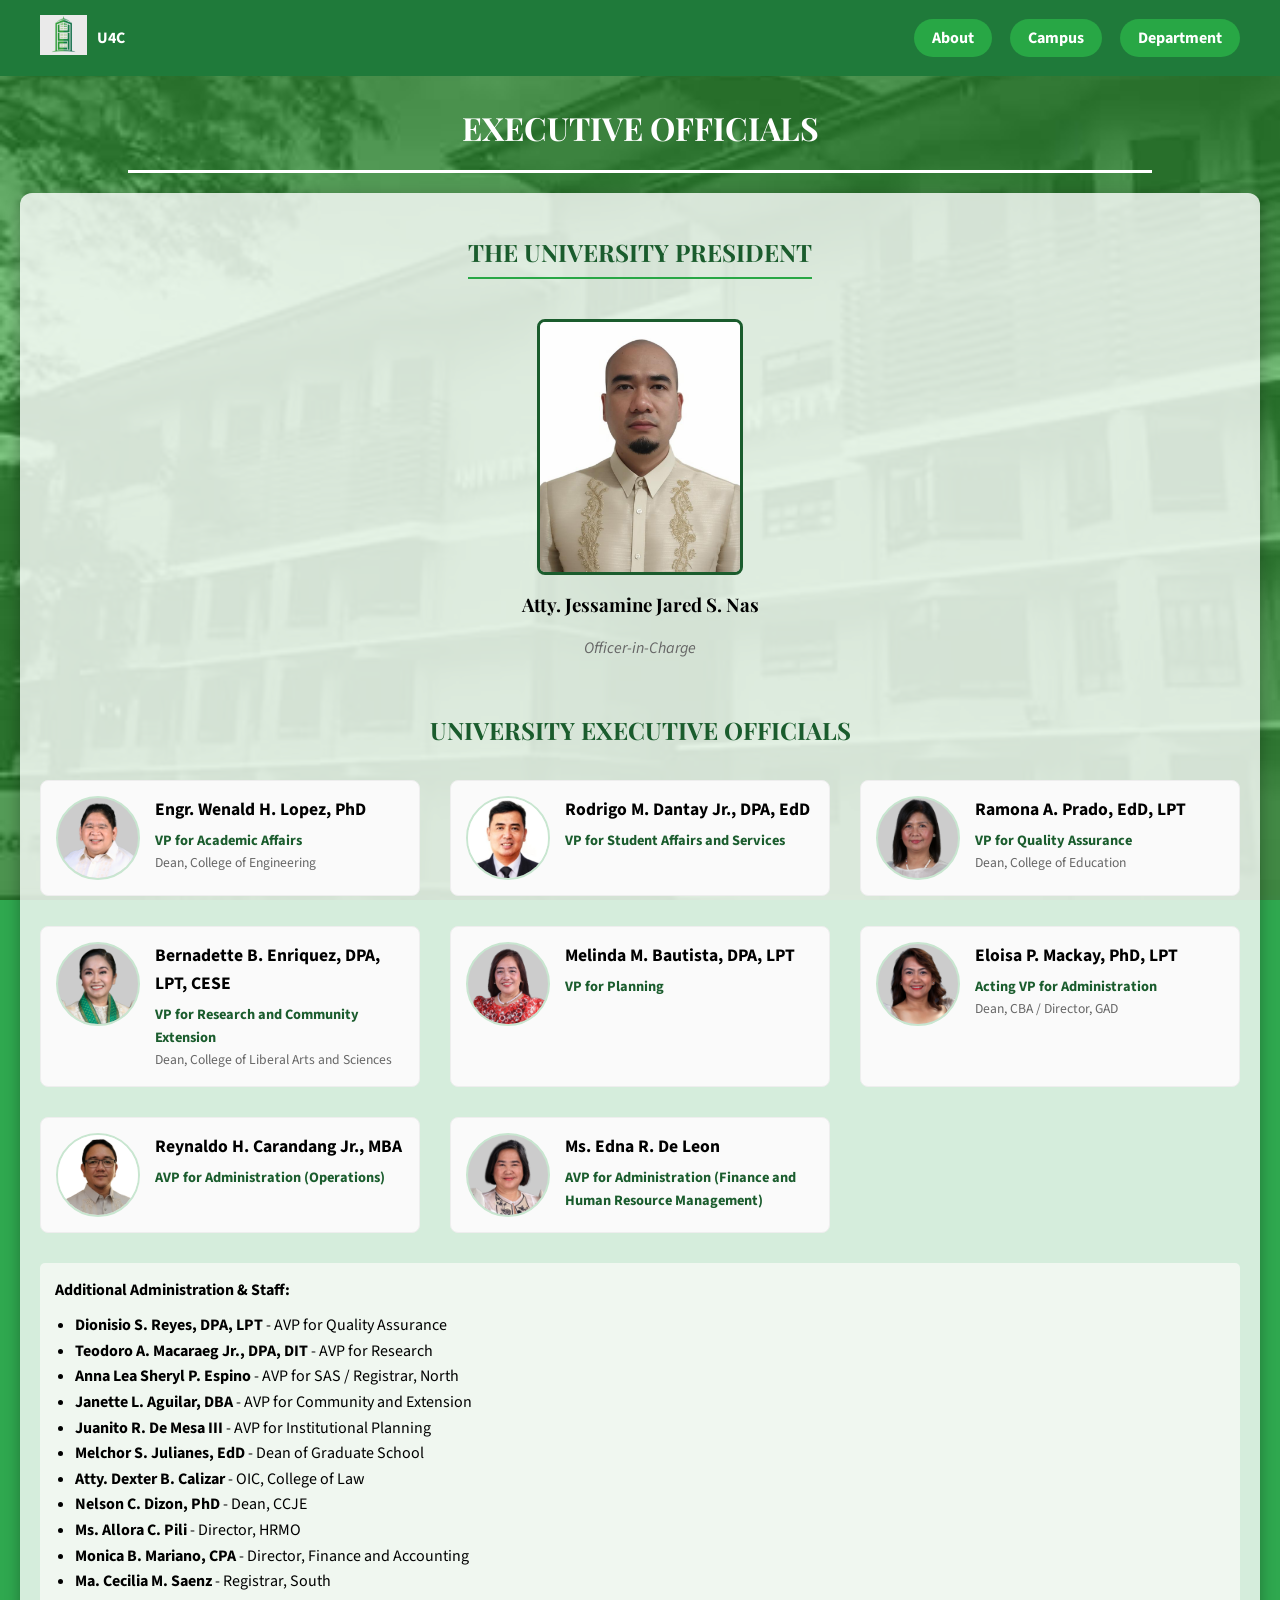
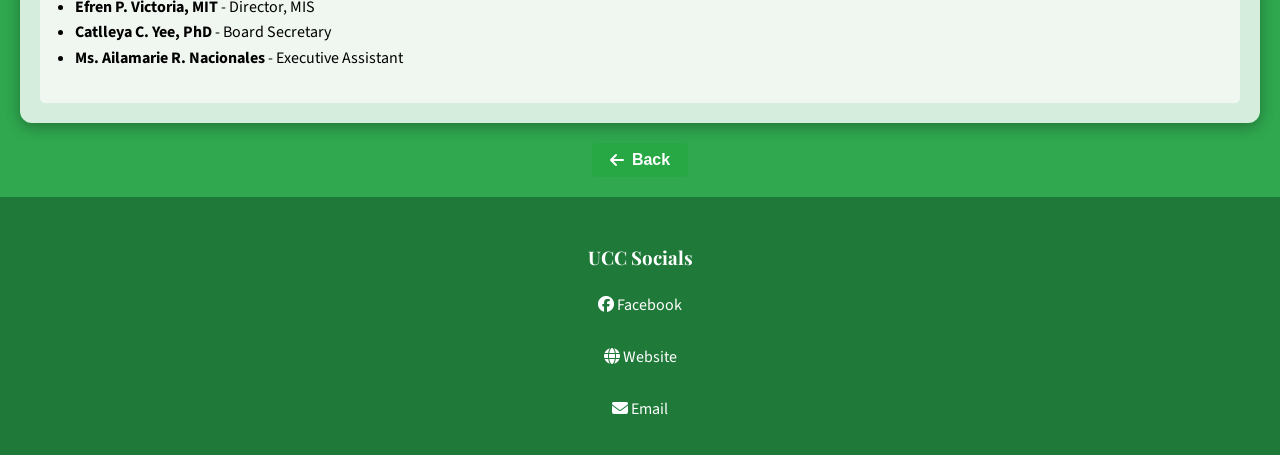
==== commit 1e55604b: "new up" ====
--- a/U4C websystem/admin.html
+++ b/U4C websystem/admin.html
@@ -97,11 +97,27 @@
             </div>
         </div>
 
+        <div class="official-card" style="border: 1px solid #eee; padding: 15px; border-radius: 8px; background: #fafafa; display: flex; align-items: flex-start; gap: 15px;">
+            <img src="pictures/carandang_reynaldo.png" alt="Reynaldo H. Carandang Jr." style="width: 80px; height: 80px; background-color: #ccc; border-radius: 50%; object-fit: cover; flex-shrink: 0;">
+            <div>
+                <h4 style="margin: 0; font-size: 1.1em;">Reynaldo H. Carandang Jr., MBA</h4>
+                <p style="margin: 5px 0 0 0; font-size: 0.9em; color: #1a5c2d; font-weight: bold;">AVP for Administration (Operations)</p>
+                
+            </div>
+        </div>
+
+        <div class="official-card" style="border: 1px solid #eee; padding: 15px; border-radius: 8px; background: #fafafa; display: flex; align-items: flex-start; gap: 15px;">
+            <img src="pictures/deleon_msedna_2.png" alt="Ms. Edna R. De Leon" style="width: 80px; height: 80px; background-color: #ccc; border-radius: 50%; object-fit: cover; flex-shrink: 0;">
+            <div>
+                <h4 style="margin: 0; font-size: 1.1em;">Ms. Edna R. De Leon</h4>
+                <p style="margin: 5px 0 0 0; font-size: 0.9em; color: #1a5c2d; font-weight: bold;">AVP for Administration (Finance and Human Resource Management)</p>
+                
+            </div>
+        </div>
+
         <div style="grid-column: 1 / -1; background: #f0f7f0; padding: 15px; border-radius: 5px;">
             <p style="margin: 0; font-weight: bold;">Additional Administration & Staff:</p>
             <ul style="padding-left: 20px; margin-top: 10px;">
-                <li><strong>Reynaldo H. Carandang Jr., MBA</strong> - AVP for Administration (Operations)</li>
-                <li><strong>Ms. Edna R. De Leon</strong> - AVP for Administration (Finance and HR)</li>
                 <li><strong>Dionisio S. Reyes, DPA, LPT</strong> - AVP for Quality Assurance</li>
                 <li><strong>Teodoro A. Macaraeg Jr., DPA, DIT</strong> - AVP for Research</li>
                 <li><strong>Anna Lea Sheryl P. Espino</strong> - AVP for SAS / Registrar, North</li>
--- a/U4C websystem/style.css
+++ b/U4C websystem/style.css
@@ -83,7 +83,7 @@
 
 .updates {
 background: rgba(255,255,255,0.80);
-  backdrop-filter: none; 
+
   border-radius: 12px;
   margin: 20px;
   padding: 20px;
@@ -889,4 +889,4 @@
   .update-box img {
     aspect-ratio: 16 / 9;
   }
-}+}
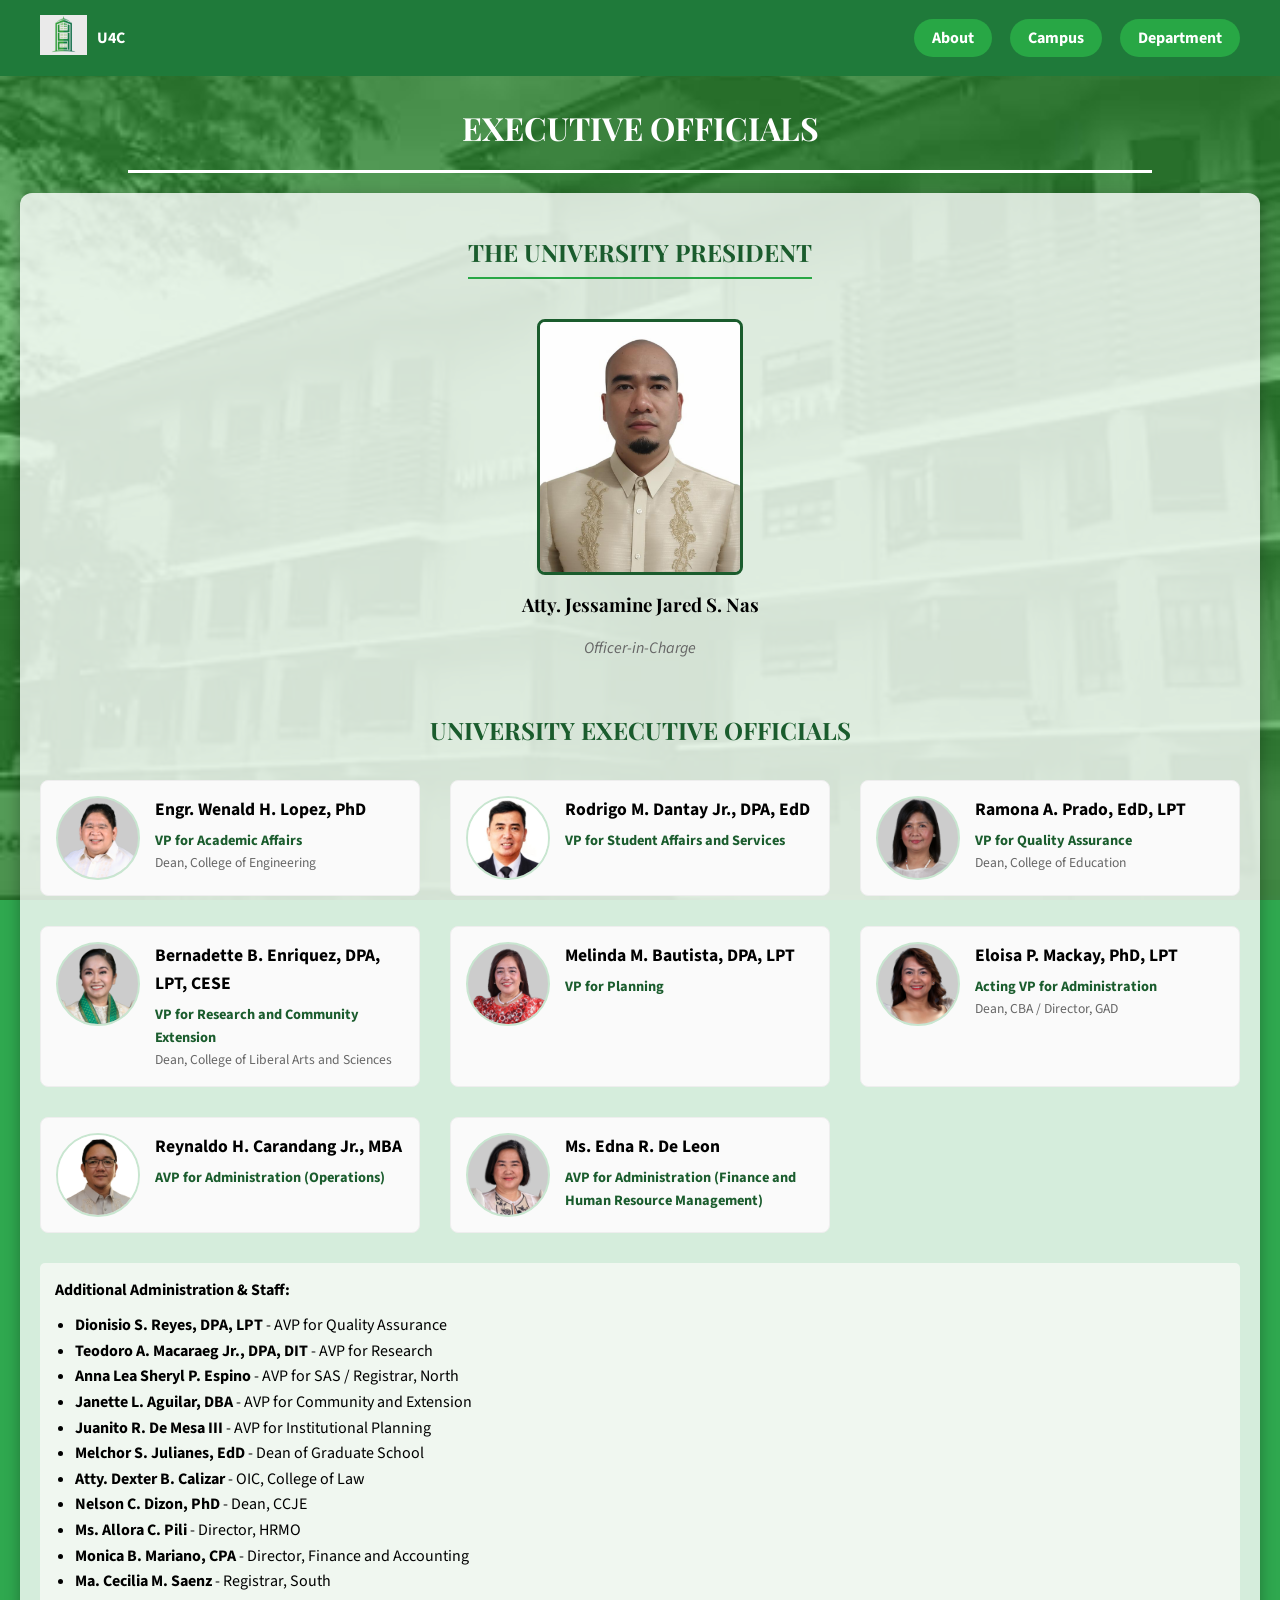
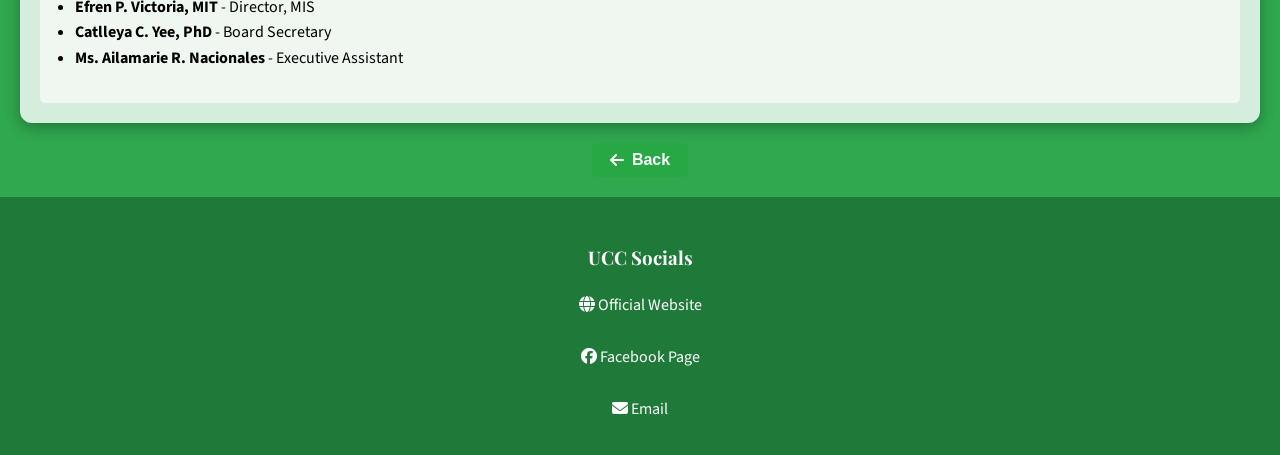
==== commit b3319072: "fuck" ====
--- a/U4C websystem/admin.html
+++ b/U4C websystem/admin.html
@@ -35,7 +35,7 @@
     <div style="text-align: center; margin-bottom: 50px;">
         <h2 style="color: #1a5c2d; border-bottom: 2px solid #28a745; display: inline-block; padding-bottom: 5px;">THE UNIVERSITY PRESIDENT</h2>
         <div style="margin-top: 20px;">
-            <img src="pictures/president.jpg" alt="Atty. Jessamine Jared S. Nas" style="width: 200px; height: 250px; background-color: #ddd; object-fit: cover; border: 3px solid #1a5c2d; border-radius: 8px; display: block; margin: 0 auto;">
+            <img src="pictures/Atty. Jared Nas.jpg" alt="Atty. Jessamine Jared S. Nas" style="width: 200px; height: 250px; background-color: #ddd; object-fit: cover; border: 3px solid #1a5c2d; border-radius: 8px; display: block; margin: 0 auto;">
             <h3 style="margin: 15px 0 5px 0;">Atty. Jessamine Jared S. Nas</h3>
             <p style="color: #666; font-style: italic;">Officer-in-Charge</p>
         </div>
@@ -146,9 +146,9 @@
 <footer>
 <h3>UCC Socials</h3>
 <div class="social-links">
-<a href="#"><i class="fab fa-facebook"></i> Facebook</a>
-<a href="#"><i class="fas fa-globe"></i> Website</a>
-<a href="#"><i class="fas fa-envelope"></i> Email</a>
+  <a href="https://ucc-caloocan.edu.ph/" target="_blank"> <i class="fas fa-globe"></i> Official Website</a>
+<a href="https://www.facebook.com/univofcaloocanofficial" target="_blank"> <i class="fab fa-facebook"></i> Facebook Page</a>
+<a href="mailto:admin@ucc-caloocan.edu.ph" target="_blank"> <i class="fas fa-envelope"></i> Email</a>
 </div>
 </footer>
 
